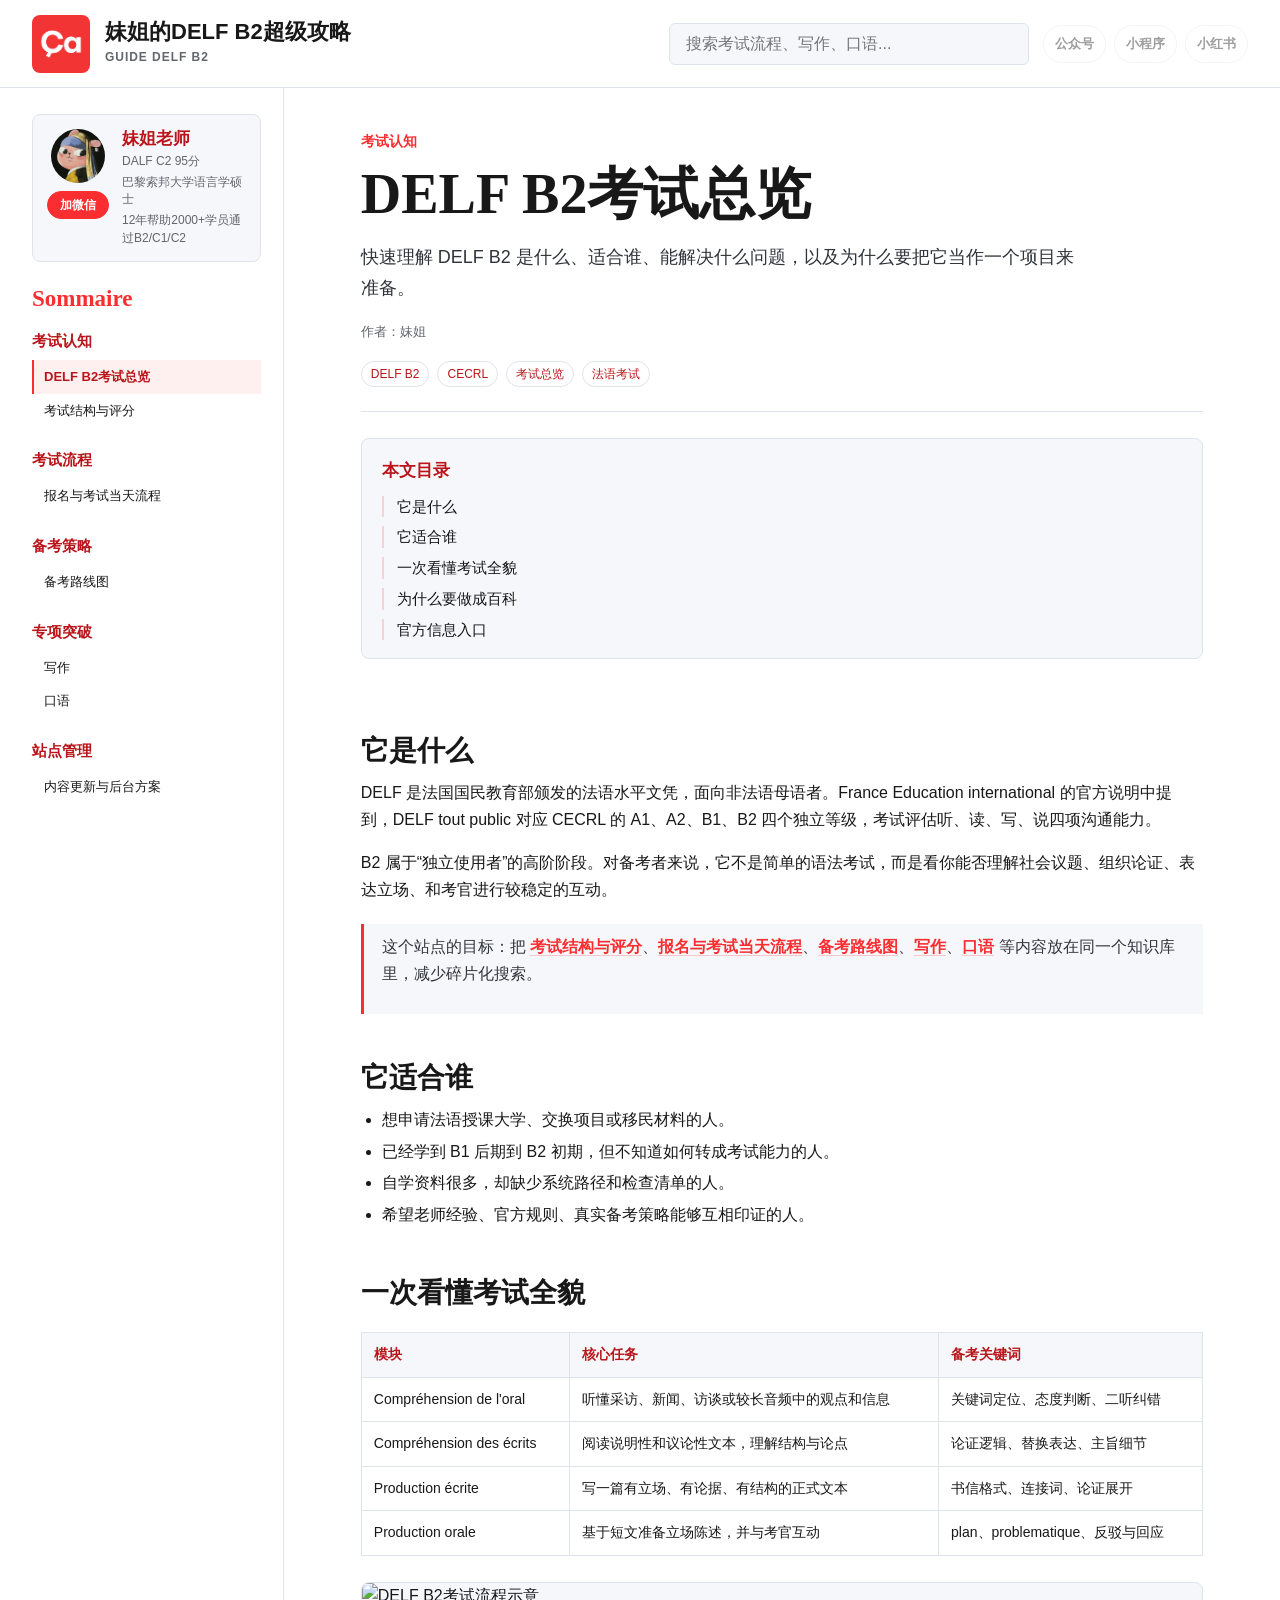
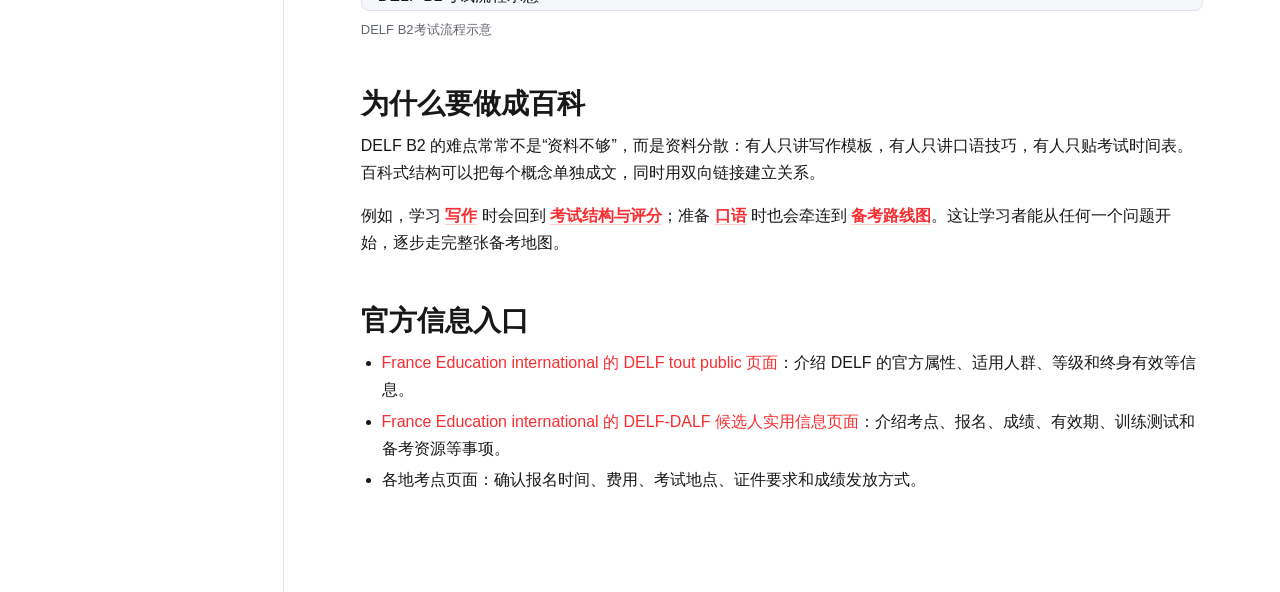
==== index.html @ f62ec7f1 "Add files via upload" ====
<!doctype html>
<html lang="zh-CN">
  <head>
    <meta charset="utf-8">
    <meta name="viewport" content="width=device-width, initial-scale=1">
    <title>妹姐的DELF B2超级攻略 | 一站式备考知识库</title>
    <meta
      name="description"
      content="面向法语学习者和 DELF B2 备考者的一站式考试内容、流程与备考知识库。"
    >
    <link rel="stylesheet" href="styles.css">
  </head>
  <body>
    <div class="site-shell">
      <header class="topbar">
        <button class="menu-button" id="menuButton" type="button" aria-label="打开目录" aria-expanded="false">
          <span></span>
          <span></span>
          <span></span>
        </button>

        <a class="brand" href="#delf-b2-overview" aria-label="返回首页">
          <img class="brand-mark" src="assets/brand/meijie-logo.png" alt="妹姐 logo">
          <span>
            <strong>妹姐的DELF B2超级攻略</strong>
            <small>Guide DELF B2</small>
          </span>
        </a>

        <div class="top-actions">
          <div class="search-wrap">
            <label class="sr-only" for="siteSearch">搜索文章</label>
            <input id="siteSearch" type="search" placeholder="搜索考试流程、写作、口语..." autocomplete="off">
            <div class="search-results" id="searchResults" hidden></div>
          </div>

          <div class="social-actions" aria-label="联系和关注">
            <button class="social-button" type="button" disabled title="公众号入口预留">公众号</button>
            <button class="social-button" type="button" disabled title="小程序入口预留">小程序</button>
            <button class="social-button" type="button" disabled title="小红书入口预留">小红书</button>
          </div>
        </div>
      </header>

      <div class="layout">
        <aside class="sidebar" id="sidebar" aria-label="Sommaire">
          <div class="sidebar-inner">
            <div class="author-card">
              <div class="author-photo">
                <img src="assets/brand/meijie-avatar.jpg" alt="妹姐头像">
                <button class="social-button primary author-wechat-button" id="wechatButton" type="button" aria-expanded="false" aria-controls="wechatPopover">
                  加微信
                </button>
              </div>
              <div class="author-info">
                <strong>妹姐老师</strong>
                <span>DALF C2 95分</span>
                <span>巴黎索邦大学语言学硕士</span>
                <span>12年帮助2000+学员通过B2/C1/C2</span>
              </div>
              <div class="wechat-popover" id="wechatPopover" hidden>
                <button class="popover-close" id="wechatClose" type="button" aria-label="关闭微信二维码">×</button>
                <div class="wechat-profile">
                  <img src="assets/brand/meijie-avatar.jpg" alt="妹姐头像">
                  <div>
                    <strong>添加妹姐微信</strong>
                    <span>微信号：meijie_fr</span>
                  </div>
                </div>
                <img class="wechat-qr" src="assets/brand/wechat-qr.jpg" alt="妹姐微信二维码">
              </div>
            </div>
            <div class="sidebar-title">Sommaire</div>
            <nav id="articleNav"></nav>
          </div>
        </aside>

        <main class="content-area">
          <article class="article" id="article">
            <div class="loading">正在整理知识库...</div>
          </article>
        </main>
      </div>
    </div>

    <div class="scrim" id="scrim" hidden></div>
    <script src="scripts.js"></script>
  </body>
</html>
---- styles.css ----
:root {
  --accent: #fa2d30;
  --accent-dark: #b9151a;
  --accent-rgb: 250, 45, 48;
  --ink: #181818;
  --muted: #62666d;
  --line: #dfe3ea;
  --soft: #f5f7fa;
  --white: #ffffff;
  --shadow: 0 18px 42px rgba(181, 21, 26, 0.14);
  --sidebar: 284px;
  --topbar: 88px;
}

* {
  box-sizing: border-box;
}

html {
  scroll-behavior: smooth;
}

body {
  margin: 0;
  background: var(--white);
  color: var(--ink);
  font-family: -apple-system, BlinkMacSystemFont, "Segoe UI", "PingFang SC", "Hiragino Sans GB", "Microsoft YaHei", sans-serif;
  line-height: 1.68;
}

a {
  color: var(--accent);
  text-decoration: none;
}

a:hover {
  text-decoration: underline;
}

.sr-only {
  position: absolute;
  width: 1px;
  height: 1px;
  padding: 0;
  margin: -1px;
  overflow: hidden;
  clip: rect(0, 0, 0, 0);
  border: 0;
}

.site-shell {
  min-height: 100vh;
}

.topbar {
  position: sticky;
  top: 0;
  z-index: 40;
  display: grid;
  grid-template-columns: minmax(390px, 430px) minmax(0, 1fr);
  gap: 32px;
  align-items: center;
  height: var(--topbar);
  padding: 0 32px;
  border-bottom: 1px solid var(--line);
  background: rgba(255, 255, 255, 0.94);
  backdrop-filter: blur(12px);
}

.brand {
  display: inline-flex;
  align-items: center;
  gap: 15px;
  min-width: 0;
  color: var(--ink);
  text-decoration: none;
}

.brand:hover {
  text-decoration: none;
}

.brand-mark {
  display: block;
  width: 58px;
  height: 58px;
  flex: 0 0 auto;
  border-radius: 8px;
  object-fit: cover;
}

.brand strong {
  display: block;
  color: var(--ink);
  font-family: Arial, "Helvetica Neue", Helvetica, "PingFang SC", "Microsoft YaHei", sans-serif;
  font-size: 22px;
  font-weight: 900;
  letter-spacing: 0;
  line-height: 1.18;
}

.brand small {
  display: block;
  margin-top: 2px;
  color: var(--muted);
  font-size: 12px;
  font-weight: 700;
  letter-spacing: 0.08em;
  text-transform: uppercase;
}

.top-actions {
  position: relative;
  display: flex;
  justify-content: flex-end;
  align-items: center;
  gap: 14px;
  min-width: 0;
}

.search-wrap {
  position: relative;
  width: min(100%, 360px);
  flex: 0 1 360px;
}

.search-wrap input {
  width: 100%;
  height: 42px;
  padding: 0 16px;
  border: 1px solid var(--line);
  border-radius: 6px;
  background: var(--soft);
  color: var(--ink);
  font: inherit;
  outline: none;
}

.search-wrap input:focus {
  border-color: var(--accent);
  background: var(--white);
  box-shadow: 0 0 0 3px rgba(var(--accent-rgb), 0.12);
}

.search-results {
  position: absolute;
  top: 50px;
  right: 0;
  left: 0;
  z-index: 60;
  max-height: min(64vh, 520px);
  overflow: auto;
  border: 1px solid var(--line);
  border-radius: 8px;
  background: var(--white);
  box-shadow: var(--shadow);
}

.search-hit {
  display: block;
  padding: 14px 16px;
  border-bottom: 1px solid var(--line);
  color: var(--ink);
}

.search-hit:last-child {
  border-bottom: 0;
}

.search-hit strong {
  display: block;
  color: var(--accent-dark);
  font-size: 15px;
}

.social-actions {
  display: flex;
  align-items: center;
  gap: 8px;
  min-width: 0;
}

.social-button {
  height: 38px;
  padding: 0 11px;
  border: 1px solid var(--line);
  border-radius: 999px;
  background: var(--white);
  color: var(--ink);
  font: inherit;
  font-size: 13px;
  font-weight: 800;
  white-space: nowrap;
  cursor: pointer;
}

.social-button:hover:not(:disabled),
.social-button:focus-visible {
  border-color: var(--accent);
  color: var(--accent-dark);
  outline: none;
}

.social-button.primary {
  border-color: var(--accent);
  background: var(--accent);
  color: var(--white);
}

.social-button:disabled {
  opacity: 0.42;
  cursor: not-allowed;
}

.wechat-popover {
  position: absolute;
  top: 54px;
  right: 0;
  z-index: 80;
  width: 268px;
  padding: 16px;
  border: 1px solid var(--line);
  border-radius: 10px;
  background: var(--white);
  box-shadow: var(--shadow);
}

.popover-close {
  position: absolute;
  top: 8px;
  right: 10px;
  border: 0;
  background: transparent;
  color: var(--muted);
  font-size: 22px;
  line-height: 1;
  cursor: pointer;
}

.wechat-profile {
  display: flex;
  align-items: center;
  gap: 10px;
  padding-right: 20px;
}

.wechat-profile img {
  width: 44px;
  height: 44px;
  border-radius: 50%;
  object-fit: cover;
}

.wechat-profile strong,
.wechat-profile span {
  display: block;
}

.wechat-profile strong {
  font-size: 15px;
  line-height: 1.25;
}

.wechat-profile span {
  margin-top: 2px;
  color: var(--muted);
  font-size: 13px;
}

.wechat-qr {
  display: block;
  width: 100%;
  margin-top: 14px;
  border: 1px solid var(--line);
  border-radius: 8px;
}

.search-hit span {
  display: block;
  margin-top: 3px;
  color: var(--muted);
  font-size: 13px;
  line-height: 1.45;
}

.layout {
  display: grid;
  grid-template-columns: var(--sidebar) minmax(0, 1fr);
}

.sidebar {
  min-height: calc(100vh - var(--topbar));
  border-right: 1px solid var(--line);
  background: var(--white);
}

.sidebar-inner {
  position: sticky;
  top: var(--topbar);
  height: calc(100vh - var(--topbar));
  overflow: auto;
  padding: 26px 22px 34px 32px;
}

.sidebar-title {
  margin: 0 0 16px;
  color: var(--accent);
  font-family: Georgia, "Times New Roman", serif;
  font-size: 23px;
  font-weight: 700;
  line-height: 1.15;
}

.author-card {
  position: relative;
  display: grid;
  grid-template-columns: 62px minmax(0, 1fr);
  align-items: flex-start;
  gap: 13px;
  margin: 0 0 24px;
  padding: 14px;
  border: 1px solid var(--line);
  border-radius: 8px;
  background: var(--soft);
}

.author-photo {
  display: grid;
  justify-items: center;
  gap: 8px;
}

.author-photo img {
  width: 54px;
  height: 54px;
  border-radius: 50%;
  object-fit: cover;
}

.author-wechat-button {
  width: 62px;
  height: 28px;
  padding: 0;
  font-size: 12px;
}

.author-info strong,
.author-info span {
  display: block;
}

.author-info strong {
  color: var(--accent-dark);
  font-size: 17px;
  line-height: 1.2;
}

.author-info span {
  margin-top: 4px;
  color: var(--muted);
  font-size: 12px;
  line-height: 1.42;
}

.author-card .wechat-popover {
  position: static;
  grid-column: 1 / -1;
  width: 100%;
  margin-top: 2px;
  padding: 12px;
  box-shadow: 0 12px 28px rgba(181, 21, 26, 0.12);
}

.author-card .wechat-profile img {
  width: 38px;
  height: 38px;
}

.nav-section {
  margin-bottom: 20px;
}

.nav-section h2 {
  margin: 0 0 7px;
  color: var(--accent-dark);
  font-size: 15px;
  font-weight: 700;
  letter-spacing: 0;
}

.nav-link {
  display: block;
  padding: 8px 10px;
  border-left: 2px solid transparent;
  color: var(--ink);
  font-size: 13px;
  line-height: 1.35;
  text-decoration: none;
}

.nav-link:hover {
  background: var(--soft);
  text-decoration: none;
}

.nav-link.active {
  border-left-color: var(--accent);
  background: rgba(var(--accent-rgb), 0.07);
  color: var(--accent-dark);
  font-weight: 700;
}

.content-area {
  width: min(100%, 1020px);
  padding: 42px clamp(24px, 6vw, 84px) 80px;
}

.article {
  max-width: 860px;
}

.loading {
  color: var(--muted);
}

.article-header {
  padding-bottom: 24px;
  border-bottom: 1px solid var(--line);
}

.eyebrow {
  margin: 0 0 10px;
  color: var(--accent);
  font-family: Georgia, "Times New Roman", serif;
  font-size: 14px;
  font-weight: 700;
}

.article h1 {
  margin: 0;
  font-family: Georgia, "Times New Roman", "Songti SC", serif;
  font-size: clamp(34px, 5vw, 56px);
  line-height: 1.08;
  letter-spacing: 0;
}

.summary {
  max-width: 720px;
  margin: 18px 0 0;
  color: #30343a;
  font-size: 18px;
  line-height: 1.7;
}

.meta {
  display: flex;
  flex-wrap: wrap;
  gap: 8px 14px;
  margin-top: 18px;
  color: var(--muted);
  font-size: 13px;
}

.tag-row {
  display: flex;
  flex-wrap: wrap;
  gap: 8px;
  margin-top: 18px;
}

.tag {
  padding: 2px 9px;
  border: 1px solid var(--line);
  border-radius: 999px;
  color: var(--accent-dark);
  font-size: 12px;
}

.article-toc {
  margin: 26px 0 6px;
  padding: 18px 20px;
  border: 1px solid var(--line);
  border-radius: 8px;
  background: var(--soft);
}

.article-toc strong {
  display: block;
  margin-bottom: 10px;
  color: var(--accent-dark);
  font-size: 17px;
}

.article-toc a {
  display: block;
  margin: 9px 0 0;
  padding-left: 13px;
  border-left: 2px solid rgba(var(--accent-rgb), 0.18);
  color: var(--ink);
  font-size: 15px;
  line-height: 1.45;
}

.article-body {
  padding-top: 22px;
  font-size: 16px;
}

.article-body h2,
.article-body h3 {
  scroll-margin-top: 96px;
}

.article-body h2 {
  margin: 42px 0 12px;
  padding-top: 4px;
  font-family: Georgia, "Times New Roman", "Songti SC", serif;
  font-size: 28px;
  line-height: 1.25;
}

.article-body h3 {
  margin: 28px 0 10px;
  font-size: 20px;
}

.article-body p {
  margin: 0 0 16px;
}

.article-body ul,
.article-body ol {
  margin: 0 0 18px;
  padding-left: 1.3em;
}

.article-body li {
  margin: 5px 0;
}

.article-body blockquote {
  margin: 20px 0;
  padding: 10px 18px;
  border-left: 3px solid var(--accent);
  background: var(--soft);
  color: #32363d;
}

.article-body code {
  padding: 2px 5px;
  border-radius: 4px;
  background: var(--soft);
  font-family: ui-monospace, SFMono-Regular, Menlo, Monaco, Consolas, monospace;
  font-size: 0.92em;
}

.article-body pre {
  overflow: auto;
  padding: 16px;
  border-radius: 8px;
  background: #101820;
  color: #f5f7fa;
}

.article-body pre code {
  padding: 0;
  background: transparent;
  color: inherit;
}

.article-body table {
  width: 100%;
  margin: 22px 0;
  border-collapse: collapse;
  font-size: 14px;
}

.article-body th,
.article-body td {
  padding: 10px 12px;
  border: 1px solid var(--line);
  vertical-align: top;
}

.article-body th {
  background: var(--soft);
  color: var(--accent-dark);
  text-align: left;
}

.wiki-link {
  border-bottom: 1px solid rgba(var(--accent-rgb), 0.24);
  color: var(--accent);
  font-weight: 650;
}

.missing-link {
  border-bottom: 1px dashed #a2a8b0;
  color: #6c7178;
}

.article-figure {
  margin: 26px 0;
}

.article-figure img,
.article-figure video {
  display: block;
  width: 100%;
  max-height: 540px;
  object-fit: contain;
  border: 1px solid var(--line);
  border-radius: 8px;
  background: var(--soft);
}

.article-figure audio {
  width: 100%;
}

.article-figure figcaption {
  margin-top: 8px;
  color: var(--muted);
  font-size: 13px;
}

.backlinks {
  margin-top: 42px;
  padding-top: 22px;
  border-top: 1px solid var(--line);
}

.backlinks h2 {
  margin: 0 0 12px;
  font-size: 18px;
}

.backlinks a {
  display: inline-block;
  margin: 0 12px 8px 0;
  padding: 4px 10px;
  border: 1px solid var(--line);
  border-radius: 999px;
  color: var(--accent-dark);
  font-size: 13px;
}

.menu-button {
  display: none;
  width: 42px;
  height: 42px;
  padding: 9px;
  border: 1px solid var(--line);
  border-radius: 6px;
  background: var(--white);
}

.menu-button span {
  display: block;
  height: 2px;
  margin: 5px 0;
  background: var(--ink);
}

.scrim {
  position: fixed;
  inset: 0;
  z-index: 45;
  background: rgba(16, 24, 32, 0.28);
}

@media (max-width: 900px) {
  :root {
    --sidebar: 280px;
  }

  .topbar {
    grid-template-columns: auto minmax(116px, 1fr);
    gap: 14px;
    height: auto;
    min-height: 68px;
    padding: 12px 16px;
  }

  .menu-button {
    display: block;
  }

  .brand {
    min-width: 0;
  }

  .brand strong {
    font-size: 17px;
    line-height: 1.2;
  }

  .brand small {
    display: none;
  }

  .brand-mark {
    width: 44px;
    height: 44px;
  }

  .top-actions {
    grid-column: 1 / -1;
    justify-content: flex-start;
    gap: 10px;
    width: 100%;
    overflow: visible;
  }

  .search-wrap {
    flex: 1 1 180px;
    width: auto;
  }

  .search-wrap input {
    height: 40px;
    font-size: 14px;
  }

  .social-actions {
    flex: 0 0 auto;
    gap: 6px;
    overflow-x: auto;
    padding-bottom: 2px;
  }

  .social-button {
    height: 36px;
    padding: 0 9px;
    font-size: 12px;
  }

  .wechat-popover {
    top: 48px;
    right: 0;
    width: min(88vw, 268px);
  }

  .layout {
    display: block;
  }

  .sidebar {
    position: fixed;
    top: 0;
    bottom: 0;
    left: 0;
    z-index: 50;
    width: min(86vw, var(--sidebar));
    min-height: 100vh;
    transform: translateX(-100%);
    transition: transform 180ms ease;
    box-shadow: var(--shadow);
  }

  .sidebar.open {
    transform: translateX(0);
  }

  .sidebar-inner {
    position: static;
    height: 100%;
    padding: 26px 20px;
  }

  .content-area {
    padding: 28px 18px 64px;
  }

  .article h1 {
    font-size: 36px;
  }

  .summary {
    font-size: 16px;
  }

  .article-body table {
    display: block;
    overflow-x: auto;
    white-space: nowrap;
  }
}
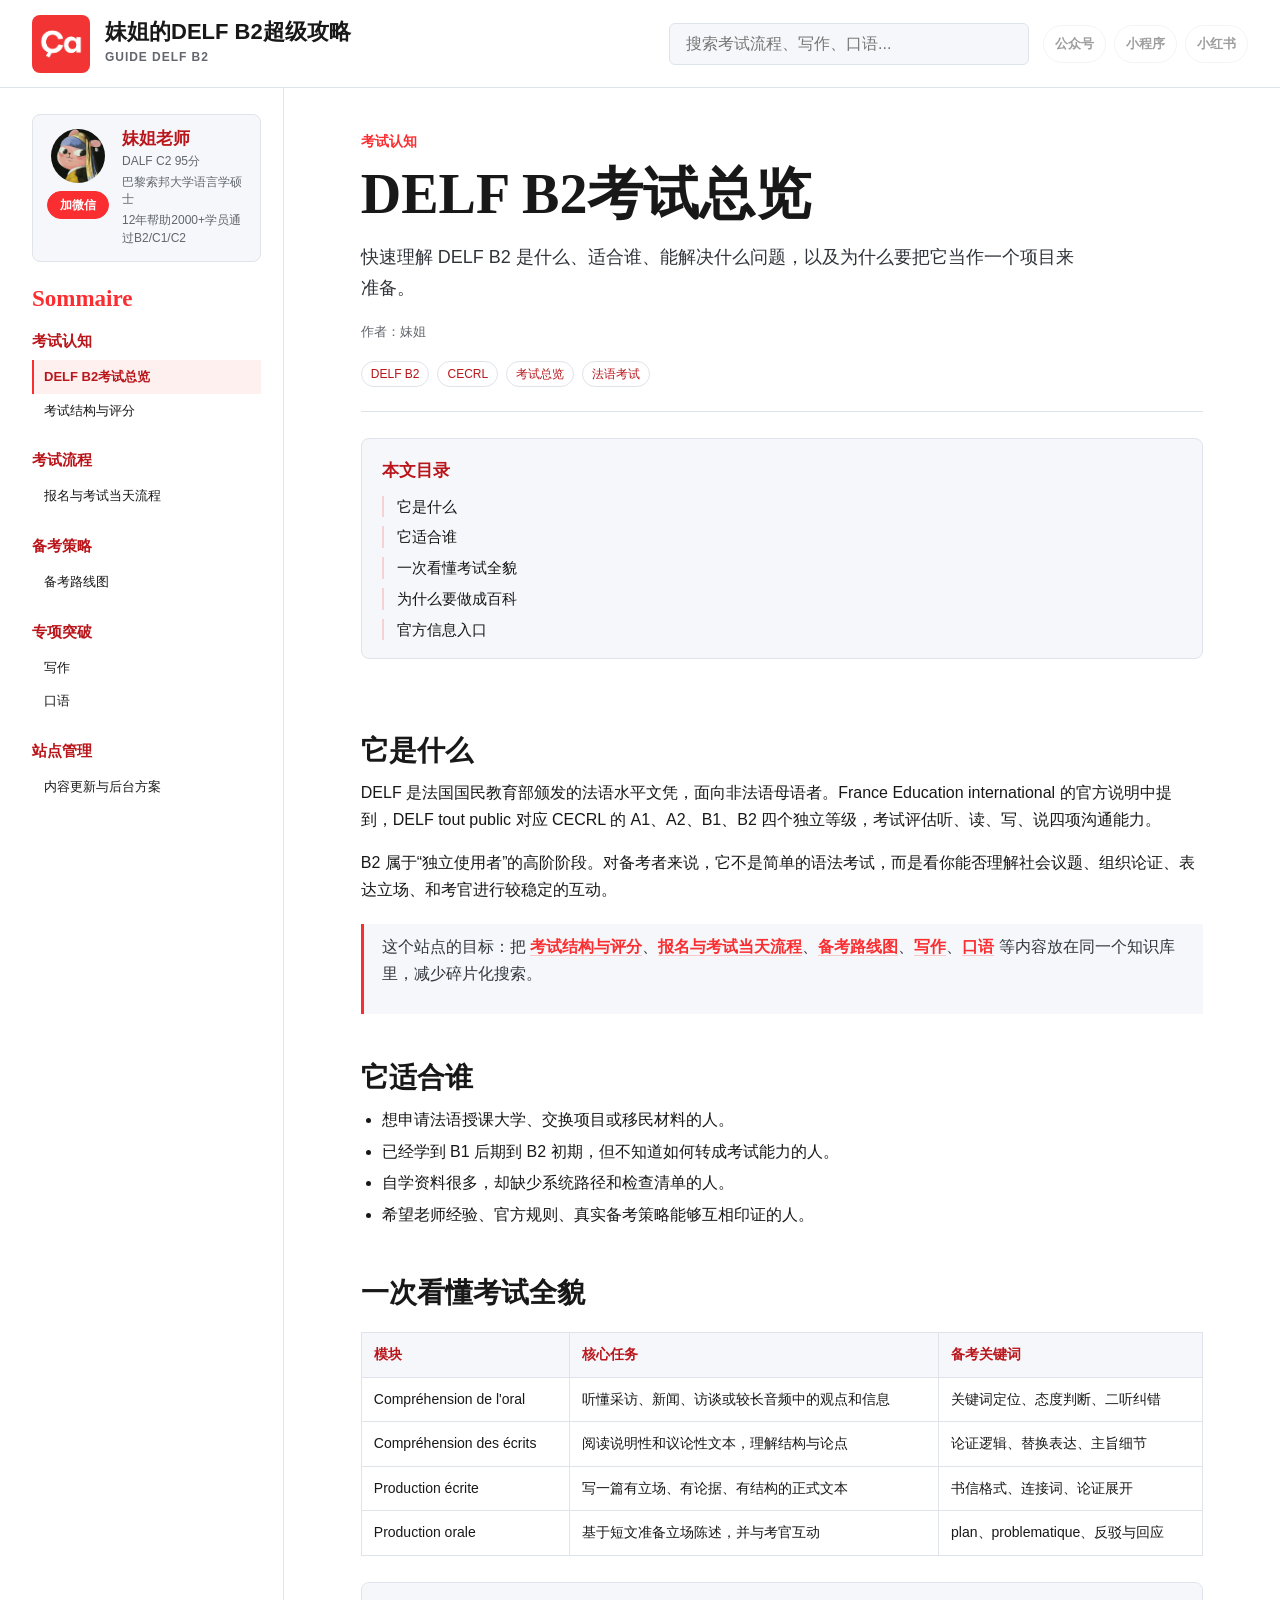
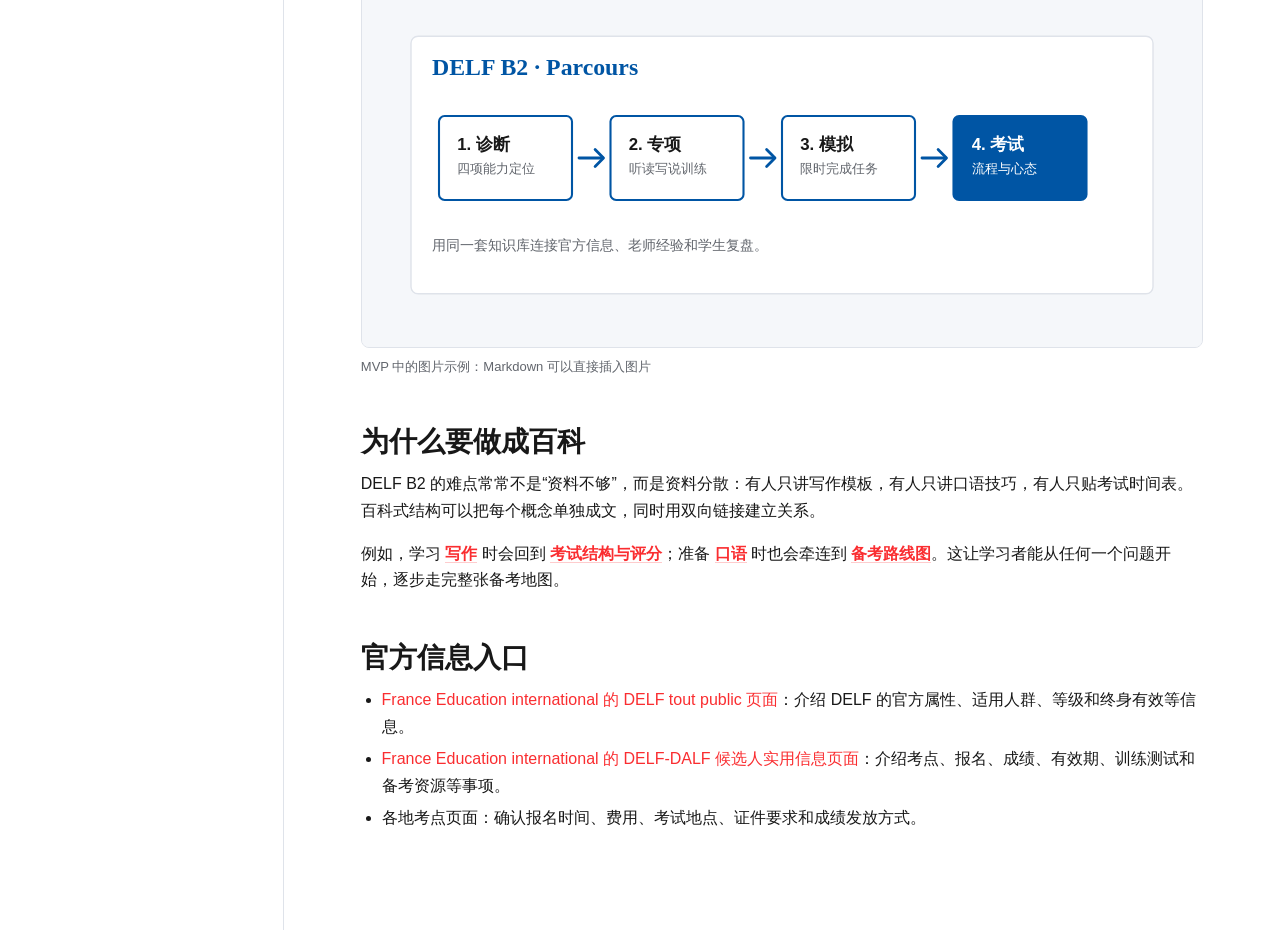
==== commit 6fcd5d40: "Add files via upload" ====
(no text change in the page or its own stylesheets)
